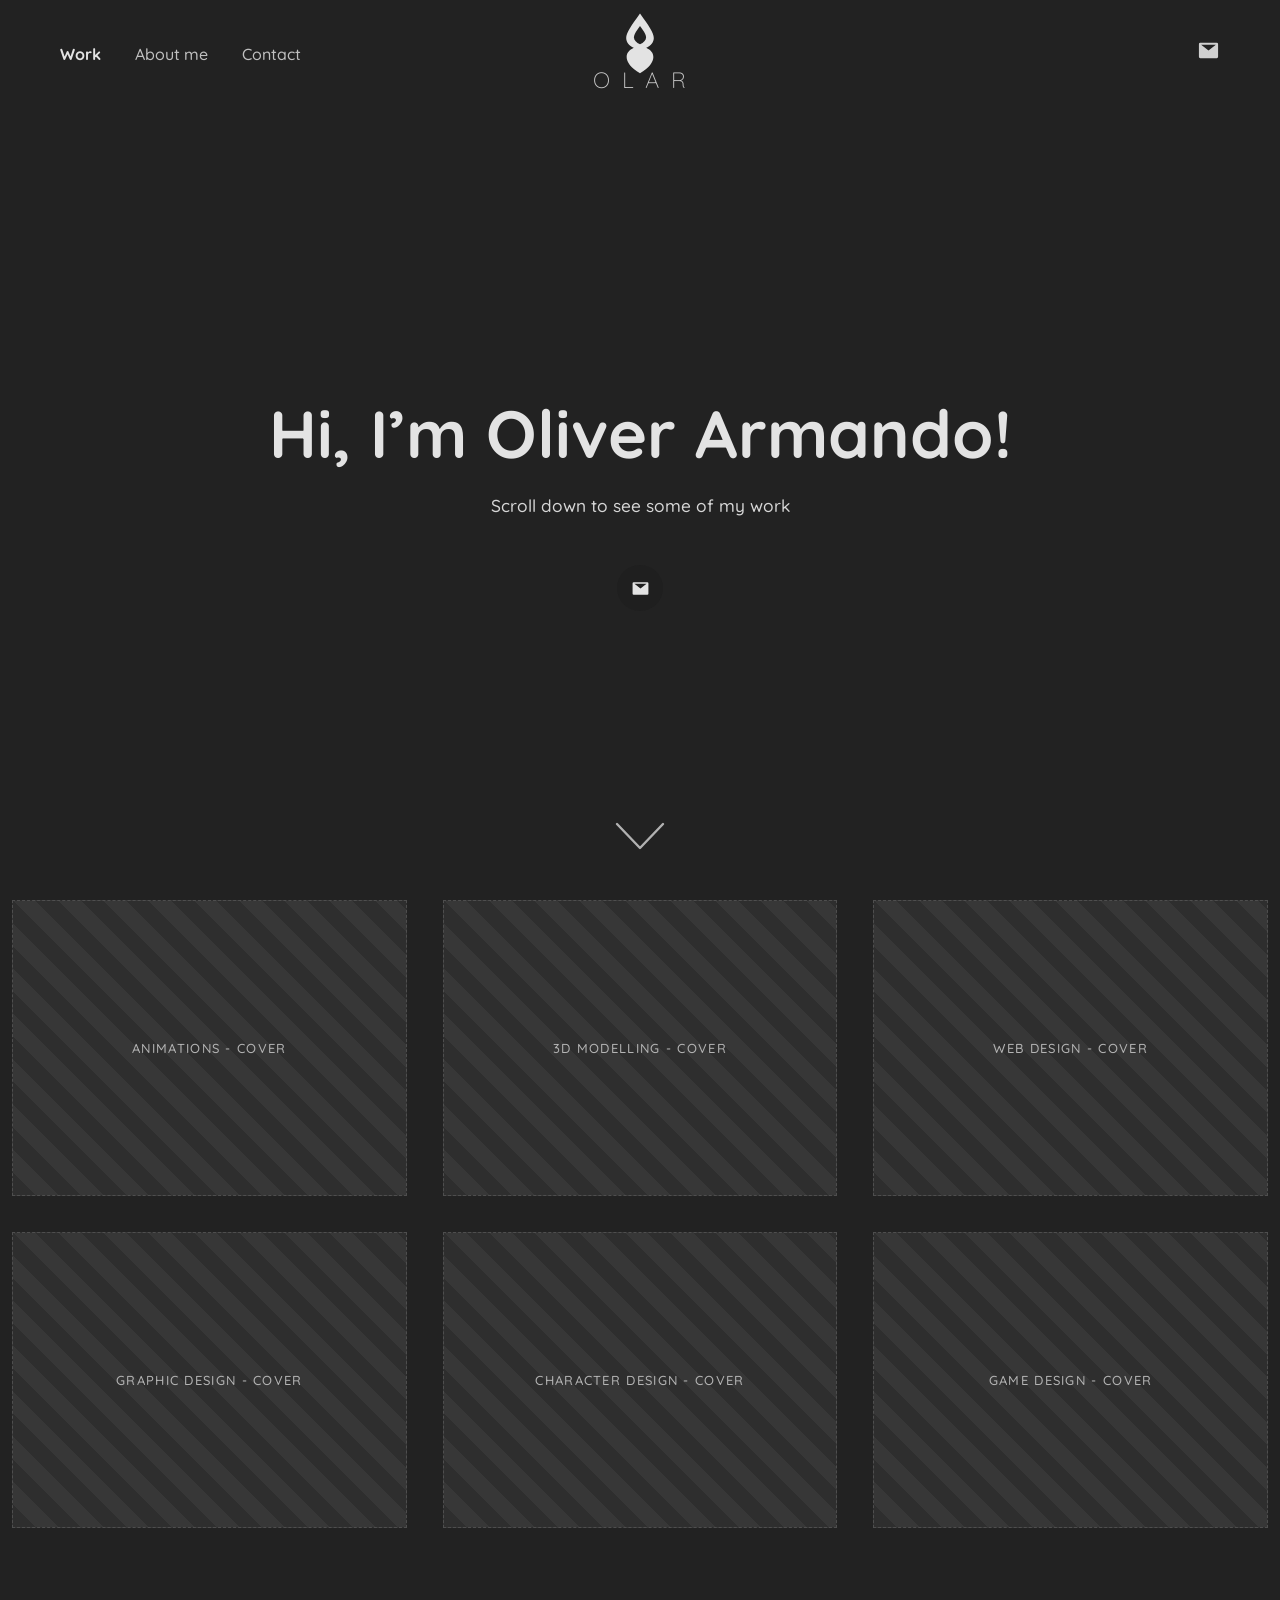
==== index.html @ d59c42cb "Portfolio site: structure, six categories, animation write-ups Static portfolio rebuilt off Adobe Po" ====
<!DOCTYPE html>
<html lang="en">
<head>
  <meta charset="utf-8">
  <meta name="viewport" content="width=device-width, initial-scale=1">
  <title>Oliver Armando - Portfolio</title>
  <meta name="description" content="Animation, 3D and design work by Oliver Armando.">
  <link rel="preconnect" href="https://fonts.googleapis.com">
  <link rel="preconnect" href="https://fonts.gstatic.com" crossorigin>
  <link href="https://fonts.googleapis.com/css2?family=Quicksand:wght@400;500;700&display=swap" rel="stylesheet">
  <link rel="stylesheet" href="assets/css/style.css">
</head>
<body data-page="work">

  <main>
    <div id="hero"></div>
    <div class="work-grid" id="work-grid"></div>
  </main>

  <script src="assets/js/data.js"></script>
  <script src="assets/js/main.js"></script>
</body>
</html>
---- assets/css/style.css ----
/* ============================================================
   DESIGN TOKENS
   Colours sampled directly from the Adobe Portfolio screenshots.
   ============================================================ */
:root {
  --bg:            #222222;   /* page AND header - deliberately identical */
  --text:          #E3E3E3;   /* headings, nav */
  --text-body:     #D6D6D6;   /* paragraphs */
  --text-muted:    #9A9A9A;
  --surface:       #1F1F1F;   /* hero social circles */
  --surface-raised:#3A3A3A;   /* back-to-top */
  --overlay:       #EAEAEA;   /* category tile hover wash */
  --overlay-text:  #222222;
  --field:         #F8F8F8;
  --accent:        #033A71;
  --placeholder:   #2E2E2E;   /* dummy rectangles */
  --placeholder-line:#4E4E4E;

  --header-h: 108px;
  --pad-x: 60px;
  --ease: cubic-bezier(.22,.61,.36,1);

  --fs-hero: clamp(38px, 5.2vw, 72px);
  --fs-h1:   clamp(34px, 4.6vw, 64px);
  --fs-lead: clamp(17px, 1.35vw, 24px);
  --fs-body: clamp(16px, 1.15vw, 21px);
  --fs-nav:  clamp(16px, 1.1vw, 20px);
}

/* ============================================================
   RESET
   ============================================================ */
*, *::before, *::after { box-sizing: border-box; }
html { scroll-behavior: smooth; }
body {
  margin: 0;
  background: var(--bg);
  color: var(--text-body);
  font-family: "Quicksand", "Trebuchet MS", "Segoe UI", system-ui, sans-serif;
  font-weight: 500;
  font-size: var(--fs-body);
  line-height: 1.55;
  -webkit-font-smoothing: antialiased;
  overflow-x: hidden;
}
h1, h2, h3 { margin: 0; color: var(--text); font-weight: 700; line-height: 1.1; }
p { margin: 0 0 1.1em; }
a { color: inherit; text-decoration: none; }
img { display: block; max-width: 100%; }
button { font: inherit; color: inherit; background: none; border: 0; cursor: pointer; }

/* ============================================================
   HEADER  (fixed, opaque, same colour as page)
   ============================================================ */
.site-header {
  position: fixed; inset: 0 0 auto 0; z-index: 100;
  height: var(--header-h);
  display: grid; grid-template-columns: 1fr auto 1fr; align-items: center;
  padding: 0 var(--pad-x);
  background: var(--bg);
}
.nav-main { display: flex; gap: 34px; font-size: var(--fs-nav); white-space: nowrap; }
.nav-main a { color: var(--text); opacity: .82; transition: opacity .2s var(--ease); }
.nav-main a:hover { opacity: 1; }
.nav-main a.is-active { font-weight: 700; opacity: 1; }

.logo { justify-self: center; display: block; }
.logo svg { width: 178px; height: auto; }

.nav-social { justify-self: end; display: flex; gap: 26px; align-items: center; }
.nav-social a { color: var(--text); opacity: .9; transition: opacity .2s var(--ease); }
.nav-social a:hover { opacity: 1; }
.nav-social svg { width: 23px; height: 23px; }

/* ============================================================
   HERO  (full viewport, fades out on scroll)
   ============================================================ */
.hero-wrap { position: relative; }
.hero {
  height: 100vh;
  display: flex; flex-direction: column; align-items: center; justify-content: center;
  text-align: center;
  padding: var(--header-h) var(--pad-x) 0;
  will-change: opacity;
}
.hero h1 { font-size: var(--fs-hero); margin-bottom: .35em; }
.hero-sub { font-size: var(--fs-lead); color: var(--text-body); margin-bottom: 2.6em; }

.hero-social { display: flex; gap: 16px; }
.hero-social a {
  width: 46px; height: 46px; border-radius: 50%;
  background: var(--surface); color: var(--text);
  display: grid; place-items: center;
  transition: background .25s var(--ease), transform .25s var(--ease);
}
.hero-social a:hover { background: #2E2E2E; transform: translateY(-2px); }
.hero-social svg { width: 19px; height: 19px; }

.hero-chevron {
  position: absolute; bottom: 42px; left: 50%; transform: translateX(-50%);
  color: var(--text-body); opacity: .8;
  animation: bob 2.4s var(--ease) infinite;
}
.hero-chevron svg { width: 52px; height: 30px; }
@keyframes bob {
  0%, 100% { transform: translate(-50%, 0); }
  50%      { transform: translate(-50%, 9px); }
}

@media (prefers-reduced-motion: reduce) {
  html { scroll-behavior: auto; }
  .hero-chevron { animation: none; }
}

/* ============================================================
   PLACEHOLDER RECTANGLES
   Rendered wherever `image` is null in data.js. Set a real path
   in the data and these disappear automatically.
   ============================================================ */
.thumb { position: relative; overflow: hidden; background: var(--placeholder); }
.thumb img { width: 100%; height: 100%; object-fit: cover; }
.ratio-4x3  { aspect-ratio: 4 / 3; }
.ratio-16x9 { aspect-ratio: 16 / 9; }
.ratio-3x4  { aspect-ratio: 3 / 4; }
.ratio-1x1  { aspect-ratio: 1 / 1; }

.ph {
  position: absolute; inset: 0;
  display: grid; place-items: center;
  background: repeating-linear-gradient(45deg,
      transparent 0 16px,
      rgba(255,255,255,.045) 16px 32px);
  border: 1px dashed var(--placeholder-line);
}
.ph-label {
  font-size: 13px; letter-spacing: .1em; text-transform: uppercase;
  color: #B4B4B4; text-align: center; padding: 0 12px; max-width: 90%;
}

/* ============================================================
   WORK GRID  (category covers, near full-bleed)
   ============================================================ */
.work-grid {
  display: grid; grid-template-columns: repeat(3, 1fr);
  gap: 36px; padding: 0 12px 120px;
}
.tile { position: relative; display: block; }
.tile-overlay {
  position: absolute; inset: 0;
  display: flex; flex-direction: column; align-items: center; justify-content: center;
  background: var(--overlay);
  opacity: 0; transition: opacity .28s var(--ease);
}
.tile:hover .tile-overlay,
.tile:focus-visible .tile-overlay { opacity: .93; }
.tile-overlay h3 { font-size: clamp(20px, 1.8vw, 30px); color: var(--overlay-text); }
.tile-overlay span { margin-top: .5em; font-size: clamp(15px, 1.2vw, 20px); color: #4A4A4A; }

/* ============================================================
   CATEGORY PAGE
   ============================================================ */
.page-head { padding: calc(var(--header-h) + 90px) var(--pad-x) 84px; text-align: center; }
.page-head h1 { font-size: var(--fs-h1); }

.gallery {
  display: grid; grid-template-columns: repeat(2, 1fr);
  column-gap: 12px; row-gap: 52px;
  padding: 0 96px;
}
.gallery { align-items: start; }
.g-item { margin: 0; }
.g-media { position: relative; }
/* keep the placeholder caption clear of the play button */
.gallery .ph { align-items: end; }
.gallery .ph-label { padding-bottom: 16px; }

.g-caption { padding: 20px 2px 0; max-width: 58ch; }
.g-caption h3 { font-size: clamp(17px, 1.3vw, 21px); margin-bottom: .5em; }
.g-year { font-weight: 500; color: var(--text-muted); font-size: .82em; margin-left: .35em; }
.g-caption p { font-size: clamp(14px, 1vw, 16px); line-height: 1.6; color: var(--text-body); margin: 0; }

.play {
  position: absolute; top: 50%; left: 50%; transform: translate(-50%,-50%);
  width: 68px; height: 68px; border-radius: 50%;
  background: #fff; display: grid; place-items: center;
  transition: transform .25s var(--ease);
  pointer-events: none;
}
.g-item:hover .play { transform: translate(-50%,-50%) scale(1.07); }
.play svg { width: 24px; height: 24px; margin-left: 4px; color: #222; }

.divider-note {
  grid-column: 1 / -1;
  text-align: center; font-size: var(--fs-lead); color: var(--text-body);
  padding: 96px 0 44px;
}

/* --- "You may also like" strip --- */
.also { padding: 150px 0 0; }
.also h2 { text-align: center; font-size: clamp(22px, 2vw, 30px); margin-bottom: 46px; }
.also-strip { display: grid; grid-template-columns: repeat(5, 1fr); gap: 5px; }
.also-strip .tile-overlay h3 { font-size: clamp(14px, 1.1vw, 18px); }
.also-strip .tile-overlay span { font-size: 13px; }

/* ============================================================
   ABOUT
   ============================================================ */
.about {
  padding: calc(var(--header-h) + 40px) var(--pad-x) 140px;
  max-width: 1500px; margin: 0 auto;
}
.about h1 { font-size: var(--fs-h1); margin-bottom: 1.4em; padding-left: 76px; }
.about-grid {
  display: grid; grid-template-columns: minmax(0,1.35fr) minmax(0,.65fr);
  gap: 90px; align-items: start; padding-left: 76px;
}
.about-intro { font-size: clamp(20px, 1.7vw, 29px); color: var(--text); margin-bottom: 2.2em; }
.about-text p { max-width: 62ch; }
.about-photo { width: 100%; max-width: 360px; }

/* ============================================================
   CONTACT
   ============================================================ */
.contact { padding: calc(var(--header-h) + 90px) var(--pad-x) 160px; text-align: center; }
.contact h1 { font-size: var(--fs-h1); margin-bottom: .9em; }
.contact-availability { font-size: var(--fs-lead); color: var(--text-body); margin-bottom: 3em; }

.email-row {
  display: inline-flex; align-items: center; gap: 14px; flex-wrap: wrap;
  justify-content: center; margin-bottom: .6em;
}
.email-link {
  font-size: clamp(22px, 2.4vw, 38px); font-weight: 700; color: var(--text);
  border-bottom: 2px solid transparent; transition: border-color .25s var(--ease);
}
.email-link:hover { border-bottom-color: var(--text); }
.copy-btn {
  width: 42px; height: 42px; border-radius: 50%; background: var(--surface);
  display: grid; place-items: center; color: var(--text);
  transition: background .25s var(--ease);
}
.copy-btn:hover { background: #2E2E2E; }
.copy-btn svg { width: 18px; height: 18px; }
.copy-toast { display: block; font-size: 14px; color: var(--text-muted); min-height: 1.5em; }

.cv-btn {
  display: inline-block; margin-top: 1.6em; padding: 14px 34px; border-radius: 999px;
  background: var(--accent); color: #fff; font-weight: 700;
  transition: filter .25s var(--ease);
}
.cv-btn:hover { filter: brightness(1.22); }

.profile-links { display: flex; justify-content: center; gap: 34px; flex-wrap: wrap; margin-top: 3.4em; }
.profile-links a { color: var(--text-body); border-bottom: 1px solid rgba(255,255,255,.22); }
.profile-links a:hover { color: var(--text); border-bottom-color: var(--text); }

/* ============================================================
   BACK TO TOP
   ============================================================ */
.to-top {
  position: fixed; right: 40px; bottom: 40px; z-index: 90;
  width: 58px; height: 58px; border-radius: 50%;
  background: var(--surface-raised); color: var(--text);
  display: grid; place-items: center;
  opacity: 0; visibility: hidden;
  transition: opacity .3s var(--ease), visibility .3s var(--ease), background .25s var(--ease);
}
.to-top.is-visible { opacity: .85; visibility: visible; }
.to-top:hover { opacity: 1; background: #4A4A4A; }
.to-top svg { width: 22px; height: 22px; }

/* ============================================================
   RESPONSIVE
   ============================================================ */
@media (max-width: 1180px) {
  :root { --pad-x: 36px; }
  .gallery { padding: 0 40px; }
  .about-grid { gap: 54px; padding-left: 0; }
  .about h1 { padding-left: 0; }
}

@media (max-width: 900px) {
  :root { --header-h: 92px; }
  .work-grid { grid-template-columns: repeat(2, 1fr); gap: 22px; }
  .also-strip { grid-template-columns: repeat(3, 1fr); }
  .about-grid { grid-template-columns: 1fr; }
  .about-photo { max-width: 300px; }
}

@media (max-width: 680px) {
  :root { --pad-x: 20px; --header-h: 84px; }
  .nav-main { gap: 18px; font-size: 15px; }
  .nav-social { gap: 16px; }
  .nav-social svg { width: 20px; height: 20px; }
  .logo svg { width: 118px; }
  .work-grid { grid-template-columns: 1fr; gap: 16px; }
  .gallery { grid-template-columns: 1fr; padding: 0 20px; row-gap: 34px; }
  .also-strip { grid-template-columns: repeat(2, 1fr); }
  .to-top { right: 20px; bottom: 20px; width: 48px; height: 48px; }
  .play { width: 54px; height: 54px; }
}

/* Phones: the centred logo no longer fits between nav and icons. */
@media (max-width: 520px) {
  .site-header { grid-template-columns: 1fr auto; }
  .logo { display: none; }
  .nav-main { gap: 14px; font-size: 14px; }
  .about h1, .page-head h1 { font-size: 34px; }
}
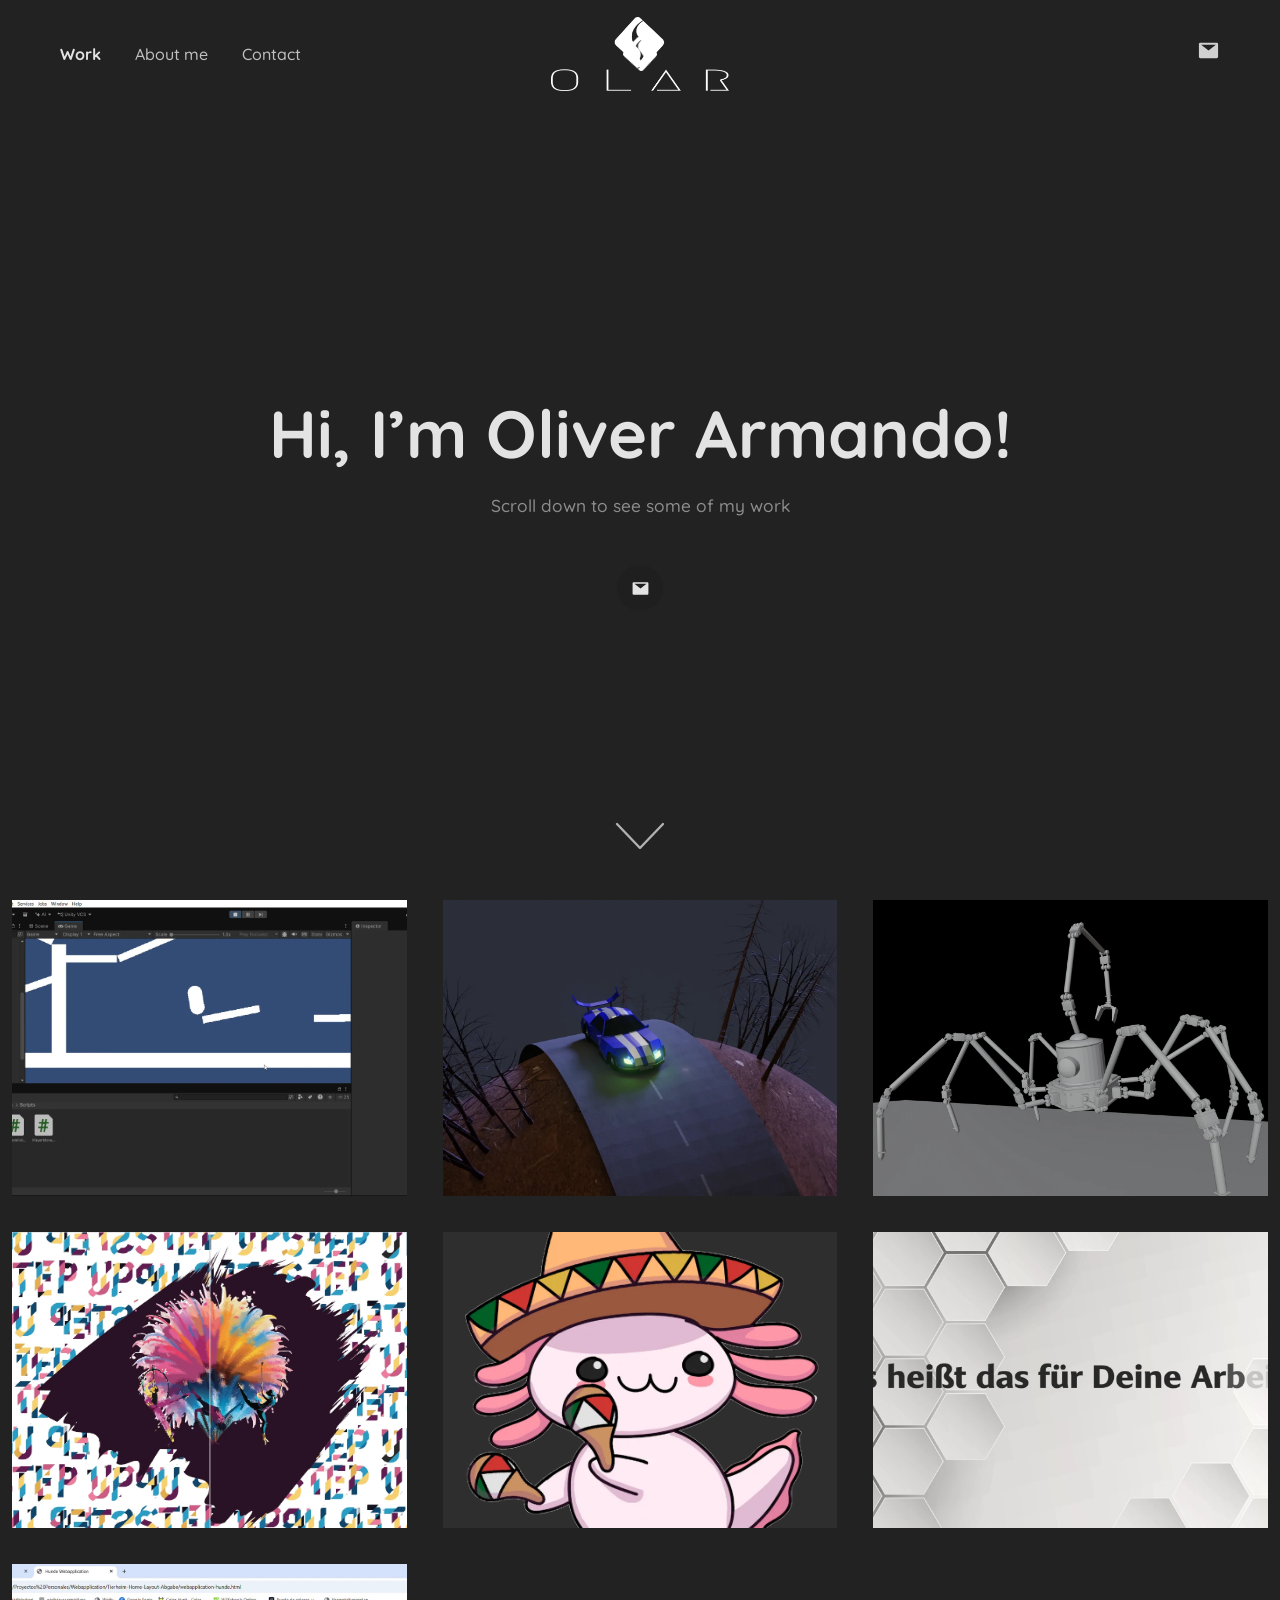
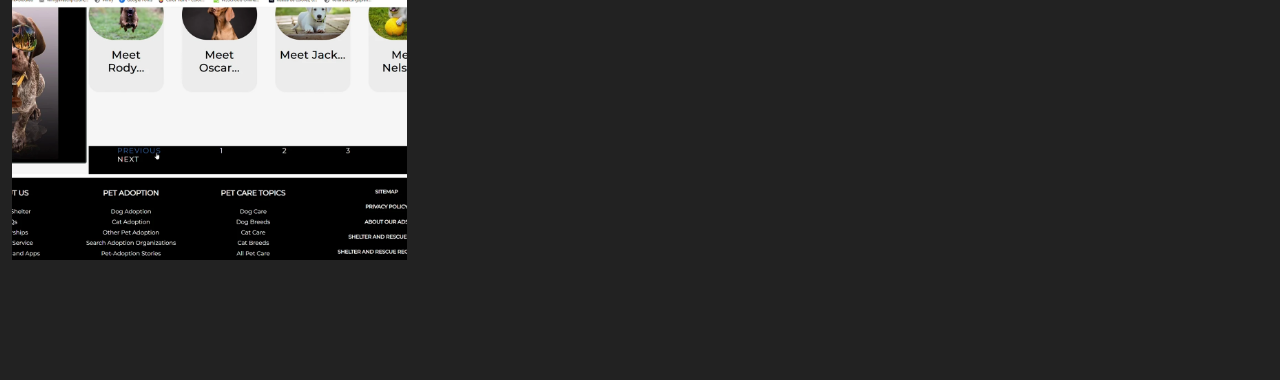
==== commit 336fc41e: "Even three-band portrait frame; block page zoom on phones, pinch in the lightbox instead Co-Authored" ====
--- a/index.html
+++ b/index.html
@@ -2,7 +2,7 @@
 <html lang="en">
 <head>
   <meta charset="utf-8">
-  <meta name="viewport" content="width=device-width, initial-scale=1">
+  <meta name="viewport" content="width=device-width, initial-scale=1, maximum-scale=1, user-scalable=no">
   <title>Oliver Armando - Portfolio</title>
   <meta name="description" content="Animation, 3D and design work by Oliver Armando.">
   <link rel="preconnect" href="https://fonts.googleapis.com">
--- a/assets/css/style.css
+++ b/assets/css/style.css
@@ -58,24 +58,164 @@
   display: grid; grid-template-columns: 1fr auto 1fr; align-items: center;
   padding: 0 var(--pad-x);
   background: var(--bg);
+  transition: height .32s var(--ease);
+}
+
+/* ---- Contracted header ----------------------------------------
+   Shrinks once you scroll away from the top, showing only the mark.
+   Returns to full size back at the top, or on hover.               */
+.site-header.is-compact { height: 58px; }
+/* width stays put: the lockup only fades, so the centre column keeps
+   its size and the nav never slides sideways during the transition */
+.site-header.is-compact .logo-full { opacity: 0; }
+.site-header.is-compact .logo-mark { opacity: 1; }
+.site-header.is-compact .nav-main  { font-size: clamp(14px, .95vw, 16px); }
+.site-header.is-compact .nav-social svg { width: 19px; height: 19px; }
+
+.site-header.is-compact:hover,
+.site-header.is-compact:focus-within { height: var(--header-h); }
+.site-header.is-compact:hover .logo-full,
+.site-header.is-compact:focus-within .logo-full { opacity: 1; }
+.site-header.is-compact:hover .logo-mark,
+.site-header.is-compact:focus-within .logo-mark { opacity: 0; }
+.site-header.is-compact:hover .nav-main,
+.site-header.is-compact:focus-within .nav-main { font-size: var(--fs-nav); }
+.site-header.is-compact:hover .nav-social svg,
+.site-header.is-compact:focus-within .nav-social svg { width: 23px; height: 23px; }
+
+@media (prefers-reduced-motion: reduce) {
+  .site-header, .logo-full, .logo-mark { transition: none; }
 }
 .nav-main { display: flex; gap: 34px; font-size: var(--fs-nav); white-space: nowrap; }
 .nav-main a { color: var(--text); opacity: .82; transition: opacity .2s var(--ease); }
 .nav-main a:hover { opacity: 1; }
 .nav-main a.is-active { font-weight: 700; opacity: 1; }
 
-.logo { justify-self: center; display: block; }
-.logo svg { width: 178px; height: auto; }
+.logo { justify-self: center; display: grid; place-items: center; }
+/* both marks share one cell so swapping them cannot shift the layout */
+.logo-full, .logo-mark {
+  grid-area: 1 / 1;
+  height: auto; transition: opacity .28s var(--ease), width .32s var(--ease);
+}
+.logo-full { width: 178px; }
+.logo-mark { width: 34px; opacity: 0; }
 
 .nav-social { justify-self: end; display: flex; gap: 26px; align-items: center; }
 .nav-social a { color: var(--text); opacity: .9; transition: opacity .2s var(--ease); }
 .nav-social a:hover { opacity: 1; }
 .nav-social svg { width: 23px; height: 23px; }
 
+/* ---- Burger: a droplet anchored in the top-right corner ----
+   Fixed to the screen, never part of the header, so it survives the
+   header sliding away. The quarter-round bleeds off both edges, which
+   is what gives it the droplet shape.                              */
+/* A pill sliced down the middle by the screen edge: rounded cap on
+   the left, flat against the border on the right. */
+.burger {
+  display: none;
+  position: fixed; right: 0; top: 104px; z-index: 120;
+  width: 66px; height: 54px; padding: 0;
+  background: var(--surface-raised);
+  border-radius: 999px 0 0 999px;
+  transition: top .38s var(--ease), background .25s var(--ease),
+              width .3s var(--ease), height .3s var(--ease),
+              opacity .3s var(--ease);
+}
+.burger:hover, .burger:active { background: #4A4A4A; }
+
+/* Once you are reading, the burger steps back: it tucks to the top,
+   shrinks and goes translucent so it stops covering words, while
+   staying findable. Full strength again at the top or once opened. */
+body.scrolled .burger { width: 50px; height: 42px; opacity: .5; }
+body.scrolled .burger-bars { width: 19px; }
+body.scrolled .burger-bars span { width: 19px; height: 2px; margin: 4px 0; }
+body.menu-open .burger { opacity: 1; width: 66px; height: 54px; }
+body.menu-open .burger-bars { width: 26px; }
+body.menu-open .burger-bars span { width: 26px; height: 3px; margin: 5px 0; }
+
+.burger-bars {
+  position: absolute; left: 50%; top: 50%;
+  transform: translate(-50%, -50%);
+  display: block; width: 26px;
+  transition: width .3s var(--ease);
+}
+.burger-bars span {
+  display: block; width: 26px; height: 3px; margin: 5px 0;
+  background: var(--text); border-radius: 2px;
+  transition: transform .28s var(--ease), opacity .2s var(--ease);
+}
+/* 8px, not 13: the bars' 5px margins collapse between siblings, so the
+   gap between centres is height 3 + one 5px margin */
+body.menu-open .burger-bars span:nth-child(1) { transform: translateY(8px) rotate(45deg); }
+body.menu-open .burger-bars span:nth-child(2) { opacity: 0; }
+body.menu-open .burger-bars span:nth-child(3) { transform: translateY(-8px) rotate(-45deg); }
+
+/* Catches taps outside the panel so the menu can be dismissed without
+   aiming for the X, and stops a stray tap hitting the page behind. */
+.menu-backdrop {
+  display: none;
+  position: fixed; inset: 0; z-index: 105;
+  background: rgba(8, 8, 8, .72);
+  opacity: 0; pointer-events: none;
+  transition: opacity .26s var(--ease);
+}
+body.menu-open .menu-backdrop { opacity: 1; pointer-events: auto; }
+
+/* A strip the same height as the pill, sliding in from the right edge
+   rather than dropping over the whole screen. */
+.menu-panel {
+  display: none;
+  position: fixed; top: var(--burger-top, 104px); right: 0; z-index: 108;
+  height: 54px; width: max-content;
+  background: var(--surface-raised);
+  border-radius: 999px 0 0 999px;
+  flex-direction: row; align-items: center; justify-content: flex-end;
+  gap: 26px;
+  padding: 0 82px 0 30px;        /* right pad clears the pill */
+  transform: translateX(100%);
+  transition: transform .36s var(--ease), top .38s var(--ease);
+  pointer-events: none;
+}
+.menu-panel a {
+  display: block; width: auto; padding: 4px 2px;
+  font-size: 17px; white-space: nowrap; color: var(--text);
+}
+.menu-panel a:active { background: rgba(255, 255, 255, .09); }
+body.menu-open .menu-panel { transform: translateX(0); pointer-events: auto; }
+body.menu-open { overflow: hidden; }
+
 /* ============================================================
    HERO  (full viewport, fades out on scroll)
    ============================================================ */
 .hero-wrap { position: relative; }
+
+/* ---- Work drifting behind the greeting ---- */
+.hero-bg {
+  position: absolute; inset: 0; overflow: hidden;
+  pointer-events: none; z-index: 0;
+}
+.star {
+  --peak: .30;                  /* ceiling, so the text always wins */
+  position: absolute;
+  opacity: 0;
+  transform: translate(-50%, -50%) scale(.55);
+  will-change: opacity, transform;
+}
+/* the box takes the picture's own proportions, so square stickers and
+   wide stills alike are shown whole rather than cropped to a ratio */
+.star img { display: block; width: 100%; height: auto; border-radius: 6px; }
+.star.is-running { animation-name: star-drift; animation-timing-function: var(--ease); }
+/* in, dip, back up, then gone - scaling the whole way through */
+/* One rise and one fall - the mid-animation dip was reading as the
+   piece appearing twice. */
+@keyframes star-drift {
+  0%   { opacity: 0;            transform: translate(-50%, -50%) scale(.6); }
+  16%  { opacity: var(--peak);  }
+  68%  { opacity: var(--peak);  }
+  100% { opacity: 0;            transform: translate(-50%, -50%) scale(1.26); }
+}
+/* the greeting and the cue sit above the drift */
+.hero, .hero-chevron { position: relative; z-index: 1; }
 .hero {
   height: 100vh;
   display: flex; flex-direction: column; align-items: center; justify-content: center;
@@ -85,6 +225,27 @@
 }
 .hero h1 { font-size: var(--fs-hero); margin-bottom: .35em; }
 .hero-sub { font-size: var(--fs-lead); color: var(--text-body); margin-bottom: 2.6em; }
+/* A highlight sweeping left to right, so the eye is drawn to the cue
+   that there is more below. Falls back to plain text where
+   background-clip:text is unsupported. */
+@supports ((-webkit-background-clip: text) or (background-clip: text)) {
+  .hero-sub {
+    background-image: linear-gradient(100deg,
+      #8C8C8C 42%, #FFFFFF 50%, #8C8C8C 58%);
+    background-size: 320% 100%;
+    background-repeat: no-repeat;
+    -webkit-background-clip: text; background-clip: text;
+    color: transparent;
+    animation: sub-sheen 2.8s linear infinite;
+  }
+}
+@keyframes sub-sheen {
+  from { background-position: 100% 0; }
+  to   { background-position: 0% 0; }
+}
+@media (prefers-reduced-motion: reduce) {
+  .hero-sub { animation: none; }
+}
 
 .hero-social { display: flex; gap: 16px; }
 .hero-social a {
@@ -96,6 +257,24 @@
 .hero-social a:hover { background: #2E2E2E; transform: translateY(-2px); }
 .hero-social svg { width: 19px; height: 19px; }
 
+/* Three arrows lighting up one after another, downwards. Phones only -
+   the desktop hero keeps its single hovering chevron. */
+.hero-arrows { display: none; flex-direction: column; align-items: center; }
+.hero-arrows svg {
+  display: block; width: 30px; height: 17px; color: var(--text-body);
+  animation: arrow-chase 1.7s var(--ease) infinite;
+}
+.hero-arrows svg + svg { margin-top: -3px; }
+.hero-arrows svg:nth-child(1) { animation-delay: 0s; }
+.hero-arrows svg:nth-child(2) { animation-delay: .19s; }
+.hero-arrows svg:nth-child(3) { animation-delay: .38s; }
+/* the scale rides the same curve as the opacity, so each arrow swells
+   as it lights up */
+@keyframes arrow-chase {
+  0%, 62%, 100% { opacity: .20; transform: scale(.86); }
+  18%           { opacity: 1;   transform: scale(1.18); }
+}
+
 .hero-chevron {
   position: absolute; bottom: 42px; left: 50%; transform: translateX(-50%);
   color: var(--text-body); opacity: .8;
@@ -123,6 +302,12 @@
 .ratio-16x9 { aspect-ratio: 16 / 9; }
 .ratio-3x4  { aspect-ratio: 3 / 4; }
 .ratio-1x1  { aspect-ratio: 1 / 1; }
+.ratio-a4   { aspect-ratio: 1273 / 1800; }  /* portrait poster / A-series page */
+.ratio-3x2  { aspect-ratio: 3 / 2; }        /* landscape spread */
+/* image keeps its own shape - for sets with mixed dimensions */
+.ratio-auto { aspect-ratio: auto; }
+.ratio-auto img { height: auto; object-fit: contain; }
+.ratio-auto .ph { position: static; min-height: 220px; }
 
 .ph {
   position: absolute; inset: 0;
@@ -161,15 +346,55 @@
    ============================================================ */
 .page-head { padding: calc(var(--header-h) + 90px) var(--pad-x) 84px; text-align: center; }
 .page-head h1 { font-size: var(--fs-h1); }
+.page-intro {
+  max-width: 68ch; margin: 1.5em auto 0;
+  font-size: var(--fs-lead); color: var(--text-body); line-height: 1.6;
+}
+.page-intro:empty { display: none; }
 
 .gallery {
-  display: grid; grid-template-columns: repeat(2, 1fr);
+  display: grid;
+  grid-template-columns: repeat(var(--gallery-cols, 2), 1fr);
   column-gap: 12px; row-gap: 52px;
   padding: 0 96px;
 }
 .gallery { align-items: start; }
 .g-item { margin: 0; }
 .g-media { position: relative; }
+.g-media[data-video], [data-zoom] { cursor: pointer; }
+.g-media[data-video]:focus-visible,
+[data-zoom]:focus-visible { outline: 2px solid var(--text); outline-offset: 3px; }
+
+/* Clickable stills: darken and name the action, so it reads as clickable */
+[data-zoom]::after {
+  content: ""; position: absolute; inset: 0;
+  background: rgba(0,0,0,.45);
+  opacity: 0; transition: opacity .25s var(--ease);
+  pointer-events: none;
+}
+[data-zoom] .zoom-hint {
+  position: absolute; left: 50%; top: 50%; transform: translate(-50%,-50%) scale(.96);
+  z-index: 2; pointer-events: none;
+  padding: 9px 18px; border-radius: 999px;
+  background: rgba(255,255,255,.92); color: #222;
+  font-size: 13px; font-weight: 700; letter-spacing: .04em; white-space: nowrap;
+  opacity: 0; transition: opacity .25s var(--ease), transform .25s var(--ease);
+}
+[data-zoom]:hover::after,
+[data-zoom]:focus-visible::after { opacity: 1; }
+[data-zoom]:hover .zoom-hint,
+[data-zoom]:focus-visible .zoom-hint {
+  opacity: 1; transform: translate(-50%,-50%) scale(1);
+}
+
+/* Touch devices get no hover, so state the affordance permanently */
+@media (hover: none) {
+  [data-zoom] .zoom-hint {
+    opacity: 1; top: auto; bottom: 10px; transform: translate(-50%, 0) scale(1);
+    background: rgba(255,255,255,.82); font-size: 12px; padding: 6px 13px;
+  }
+}
+.g-embed { display: block; width: 100%; aspect-ratio: 16 / 9; border: 0; }
 /* keep the placeholder caption clear of the play button */
 .gallery .ph { align-items: end; }
 .gallery .ph-label { padding-bottom: 16px; }
@@ -195,6 +420,124 @@
   padding: 96px 0 44px;
 }
 
+/* ---- Feature block: text left, image right, grouped near the centre ---- */
+.feature {
+  grid-column: 1 / -1;
+  display: flex; flex-wrap: wrap; align-items: center; justify-content: center;
+  gap: 48px; max-width: 1180px; margin: 0 auto;
+  padding: 84px 0 64px;
+}
+/* text takes roughly three quarters of the row, so it reads in a few
+   lines rather than a narrow column */
+.feature-text {
+  flex: 1 1 520px; max-width: none; margin: 0; text-align: left;
+  font-size: var(--fs-lead); color: var(--text-body); line-height: 1.6;
+}
+.feature-media { flex: 0 0 min(250px, 24%); position: relative; overflow: hidden; }
+.feature-media img { width: 100%; height: auto; display: block; }
+
+/* ---- Compact: small thumbs, generous breathing room ---- */
+.gallery.is-compact { row-gap: 110px; }
+.gallery.is-compact .thumb { max-height: 360px; background: none; }
+.gallery.is-compact .thumb img { height: 100%; object-fit: contain; object-position: left top; }
+
+/* ---- Carousel: a rotating coverflow, one piece in focus ---- */
+/* carousel pages trade heading space so a slide and its name fit on screen */
+.carousel-page .page-head {
+  padding: calc(var(--header-h) + 34px) var(--pad-x) 20px;
+}
+.carousel-page .page-head h1 { font-size: clamp(30px, 3.4vw, 46px); }
+.carousel-page .page-intro {
+  margin-top: .9em; font-size: clamp(15px, 1.1vw, 18px); max-width: 62ch;
+}
+
+.gallery.is-carousel {
+  display: block; position: relative; padding: 0;
+  --slide-w: min(380px, 58vw);   /* padding below derives from this, so
+                                    the active slide lands dead centre */
+}
+.gallery.is-carousel .track {
+  display: flex; gap: 18px;
+  overflow-x: auto;   /* snapping is done in JS - native snap does not
+                         re-snap after the loop's programmatic jumps */
+  padding: 26px calc((100% - var(--slide-w)) / 2) 16px;
+  perspective: 1400px; perspective-origin: 50% 45%;
+  scrollbar-width: none;
+}
+.gallery.is-carousel .track::-webkit-scrollbar { display: none; }
+
+.gallery.is-carousel .g-item {
+  flex: 0 0 var(--slide-w);
+  transform-style: preserve-3d;
+  will-change: transform, opacity;
+  transition: opacity .18s linear;
+}
+/* uniform slide height keeps the row tidy and fits image + name on screen */
+.gallery.is-carousel .thumb {
+  aspect-ratio: auto; height: min(34vh, 290px);
+  background: none;
+}
+.gallery.is-carousel .thumb img { width: 100%; height: 100%; object-fit: contain; }
+.gallery.is-carousel .g-caption {
+  text-align: center; max-width: none; padding-top: 14px;
+}
+.gallery.is-carousel .g-caption p { font-size: 14px; }
+/* only the piece in focus is fully legible */
+.gallery.is-carousel .g-item:not(.is-focus) .g-caption { opacity: .45; }
+
+.car-btn {
+  position: absolute; top: 40%; transform: translateY(-50%); z-index: 5;
+  width: 52px; height: 52px; border-radius: 50%;
+  background: var(--surface-raised); color: var(--text);
+  display: grid; place-items: center; opacity: .85;
+  transition: opacity .25s var(--ease), background .25s var(--ease);
+}
+.car-btn:hover { opacity: 1; background: #4A4A4A; }
+.car-btn:disabled { opacity: .18; cursor: default; }
+.car-btn svg { width: 22px; height: 22px; }
+.car-prev { left: 18px; }
+.car-next { right: 18px; }
+
+/* ---- Lightbox ---- */
+.lightbox {
+  position: fixed; inset: 0; z-index: 200;
+  background: #0E0E0E;
+  display: none; place-items: center; padding: 56px 24px;
+}
+.lightbox.is-open { display: grid; }
+.lb-figure { margin: 0; max-width: 100%; max-height: 100%; text-align: center; }
+.lb-img {
+  max-width: min(1400px, 94vw); max-height: 82vh;
+  width: auto; height: auto; margin: 0 auto;
+  /* the lightbox does its own pinch and pan, so the browser must not
+     claim the gesture first */
+  touch-action: none;
+  transform-origin: center center;
+}
+.lb-img.is-zoomed { cursor: grab; }
+.lb-caption { margin-top: 16px; color: var(--text-body); font-size: 15px; }
+.lb-nav {
+  position: absolute; top: 50%; transform: translateY(-50%);
+  width: 54px; height: 54px; border-radius: 50%;
+  background: rgba(255,255,255,.12); color: #fff;
+  display: grid; place-items: center;
+  transition: background .25s var(--ease);
+}
+.lb-nav:hover { background: rgba(255,255,255,.26); }
+.lb-nav[hidden] { display: none; }
+.lb-nav svg { width: 24px; height: 24px; }
+.lb-prev { left: 26px; }
+.lb-next { right: 26px; }
+
+.lb-close {
+  position: absolute; top: 22px; right: 28px;
+  width: 46px; height: 46px; border-radius: 50%;
+  background: var(--surface-raised); color: var(--text);
+  font-size: 28px; line-height: 1;
+  display: grid; place-items: center;
+}
+.lb-close:hover { background: #4A4A4A; }
+
 /* --- "You may also like" strip --- */
 .also { padding: 150px 0 0; }
 .also h2 { text-align: center; font-size: clamp(22px, 2vw, 30px); margin-bottom: 46px; }
@@ -214,9 +557,50 @@
   display: grid; grid-template-columns: minmax(0,1.35fr) minmax(0,.65fr);
   gap: 90px; align-items: start; padding-left: 76px;
 }
-.about-intro { font-size: clamp(20px, 1.7vw, 29px); color: var(--text); margin-bottom: 2.2em; }
-.about-text p { max-width: 62ch; }
-.about-photo { width: 100%; max-width: 360px; }
+/* sits above the grid, so the portrait lines up with the body text
+   rather than with this opening line */
+.about-intro {
+  font-size: clamp(20px, 1.7vw, 29px); color: var(--text);
+  margin: 0 0 2.2em; padding-left: 76px;
+}
+/* justified reads as a block of type rather than a ragged note;
+   hyphenation stops it opening rivers between words */
+.about-text p {
+  max-width: 62ch;
+  text-align: justify;
+  hyphens: auto; -webkit-hyphens: auto;
+}
+/* Three bands, all lighter than the page, darkest on the outside:
+   a thin dark ring, a thick mid-grey one, and a light mat innermost.
+   Widths are variables so the phone can scale the whole frame down
+   in one place and keep the proportion. */
+/* Three bands of the same width and the same corner, darkest outside.
+   Each is a nested box with its own padding and background rather than a
+   border or a shadow: a border squares off its own inner corner and a
+   shadow adds its spread to the radius, so neither can hold one curve
+   across all three. */
+.about-photo {
+  width: 100%; max-width: 360px; position: relative;
+  --band: 11px;
+  --band-r: 9px;
+  padding: var(--band);
+  background: #4F4F4F;                /* outermost, darkest */
+  border-radius: var(--band-r);
+}
+.about-photo .photo-band {
+  padding: var(--band);
+  background: #9A9A9A;                /* middle */
+  border-radius: var(--band-r);
+}
+.about-photo .thumb {
+  padding: var(--band);
+  background: #C9C9C9;                /* innermost, lightest */
+  border: 0;
+  border-radius: var(--band-r);
+  overflow: hidden;
+}
+/* square-round, not a pill - the picture carries the same corner */
+.about-photo .thumb img { border-radius: var(--band-r); }
 
 /* ============================================================
    CONTACT
@@ -268,6 +652,23 @@
 .to-top.is-visible { opacity: .85; visibility: visible; }
 .to-top:hover { opacity: 1; background: #4A4A4A; }
 .to-top svg { width: 22px; height: 22px; }
+.to-top-arrows { display: none; flex-direction: column; align-items: center; }
+.to-top-arrows svg {
+  display: block; width: 24px; height: 14px; color: var(--text);
+  transform: rotate(180deg);
+  animation: arrow-chase-up 1.7s var(--ease) infinite;
+}
+/* overlap between arrows only - a trailing negative margin would
+   shrink the box below the glyphs and throw the centring off */
+.to-top-arrows svg + svg { margin-top: -4px; }
+/* bottom arrow first, so the chase travels upward */
+.to-top-arrows svg:nth-child(1) { animation-delay: .38s; }
+.to-top-arrows svg:nth-child(2) { animation-delay: .19s; }
+.to-top-arrows svg:nth-child(3) { animation-delay: 0s; }
+@keyframes arrow-chase-up {
+  0%, 62%, 100% { opacity: .20; transform: rotate(180deg) scale(.86); }
+  18%           { opacity: 1;   transform: rotate(180deg) scale(1.18); }
+}
 
 /* ============================================================
    RESPONSIVE
@@ -282,28 +683,120 @@
 @media (max-width: 900px) {
   :root { --header-h: 92px; }
   .work-grid { grid-template-columns: repeat(2, 1fr); gap: 22px; }
+  .gallery { --gallery-cols: 2; }
   .also-strip { grid-template-columns: repeat(3, 1fr); }
   .about-grid { grid-template-columns: 1fr; }
-  .about-photo { max-width: 300px; }
+  /* the box loses 60px here, so the bands come down with it */
+  .about-photo {
+    max-width: 300px; margin-inline: auto;
+    --band: 9px; --band-r: 7px;
+  }
 }
 
 @media (max-width: 680px) {
   :root { --pad-x: 20px; --header-h: 84px; }
-  .nav-main { gap: 18px; font-size: 15px; }
-  .nav-social { gap: 16px; }
-  .nav-social svg { width: 20px; height: 20px; }
-  .logo svg { width: 118px; }
+
+  /* no double-tap zoom: zooming the page dragged the fixed header and
+     burger out of view. Pictures still zoom, inside the lightbox. */
+  html { touch-action: manipulation; }
+
+  /* Phone header: just the logo, centred. The page links live in the
+     burger, which is fixed to the corner and is not part of this bar. */
+  .site-header { grid-template-columns: 1fr auto 1fr; }
+  /* one source of truth for where the pill and its strip sit */
+  body { --burger-top: 104px; }
+  body.scrolled { --burger-top: 10px; }
+  .burger { display: block; top: var(--burger-top); }
+  .menu-panel { display: flex; }
+  .menu-backdrop { display: block; }
+
+  /* fades out rather than sliding, so the logo leaves like the text.
+     On pages without a hero this is driven by scroll direction. */
+  .site-header.is-hidden { opacity: 0; pointer-events: none; }
+  .site-header { transition: height .32s var(--ease), opacity .3s var(--ease); }
+  .nav-main, .nav-social { display: none; }
+  /* display:none drops those two out of the grid, so the logo must be
+     pinned to the middle column or it slides into the first one */
+  .logo { display: grid; grid-column: 2; }
+  .logo-full { width: 116px; }
+  .logo-mark { width: 30px; }
+  .site-header.is-compact { height: 56px; }
+
+  /* hero: arrows replace the mail icon and the bottom chevron */
+  .hero-social, .hero-chevron { display: none; }
+  .hero-arrows { display: flex; }
+  .hero { height: 100svh; }          /* ignores the address bar, so nothing jumps */
+  .hero-sub { margin-bottom: 1.8em; }
+
+  /* ---- Categories as a swipeable carousel -------------------
+     The labels can no longer wait for a hover that never comes,
+     so the overlay is always on - same look as the desktop
+     hover state, with the cover showing through behind it.   */
+  .work-grid.is-carousel {
+    position: relative; padding: 0;
+    --slide-w: min(300px, 78vw);
+    transition: opacity .4s var(--ease);
+    /* fills the screen below the hero so the carousel sits centred
+       rather than clinging to the bottom of the page */
+    min-height: 100svh;
+    display: flex; flex-direction: column; justify-content: center;
+  }
+  /* deliberately quiet - it is a hint, not a headline, and should not
+     pull attention off the arrows or the carousel */
+  .work-note {
+    display: block; text-align: center; margin: 24px auto 0; max-width: 30ch;
+    font-size: 12.5px; line-height: 1.45; color: #7C7C7C;
+  }
+  .work-grid.is-carousel .track {
+    display: flex; gap: 16px;
+    overflow-x: auto; overscroll-behavior-x: contain;
+    padding: 6px calc((100% - var(--slide-w)) / 2) 14px;
+    perspective: 1200px; perspective-origin: 50% 45%;
+    scrollbar-width: none;
+  }
+  .work-grid.is-carousel .track::-webkit-scrollbar { display: none; }
+  .work-grid.is-carousel .tile {
+    flex: 0 0 var(--slide-w);
+    transform-style: preserve-3d; will-change: transform, opacity;
+  }
+  .work-grid.is-carousel .tile-overlay { opacity: .93; }
+  .work-grid.is-carousel .car-btn { top: 50%; }
+  .work-grid.is-carousel .car-prev { left: 4px; }
+  .work-grid.is-carousel .car-next { right: 4px; }
   .work-grid { grid-template-columns: 1fr; gap: 16px; }
-  .gallery { grid-template-columns: 1fr; padding: 0 20px; row-gap: 34px; }
+  .gallery { --gallery-cols: 1; padding: 0 20px; row-gap: 34px; }
+  .gallery.is-compact { row-gap: 64px; }
+  .feature { grid-template-columns: 1fr; gap: 28px; padding: 56px 0 40px; }
+  .feature-media { max-width: 260px; margin: 0 auto; }
+  .feature-text { text-align: center; }
+  .car-btn { width: 42px; height: 42px; }
+  .car-prev { left: 6px; }
+  .car-next { right: 6px; }
   .also-strip { grid-template-columns: repeat(2, 1fr); }
-  .to-top { right: 20px; bottom: 20px; width: 48px; height: 48px; }
+  /* Lightbox: the arrows sat on top of the picture on a narrow screen,
+     so they move to a row underneath it. Swiping works too. */
+  .lightbox { padding: 60px 12px 96px; }
+  .lb-img { max-height: 66vh; max-width: 94vw; }
+  .lb-nav {
+    top: auto; bottom: 22px; transform: none;
+    width: 50px; height: 50px;
+  }
+  .lb-prev { left: 50%; margin-left: -60px; }
+  .lb-next { right: 50%; margin-right: -60px; }
+  .lb-close { top: 14px; right: 14px; }
+
+  /* About: the desktop indent made this line look centred on a phone */
+  .about-intro { padding-left: 0; }
+
+  .to-top { right: 20px; bottom: 20px; width: 52px; height: 52px; }
+  .to-top-icon { display: none; }
+  .to-top-arrows { display: flex; }
   .play { width: 54px; height: 54px; }
 }
 
 /* Phones: the centred logo no longer fits between nav and icons. */
 @media (max-width: 520px) {
-  .site-header { grid-template-columns: 1fr auto; }
-  .logo { display: none; }
-  .nav-main { gap: 14px; font-size: 14px; }
+  /* the logo now stays: the burger freed up the room it needed */
+  .logo-full { width: 104px; }
   .about h1, .page-head h1 { font-size: 34px; }
 }
